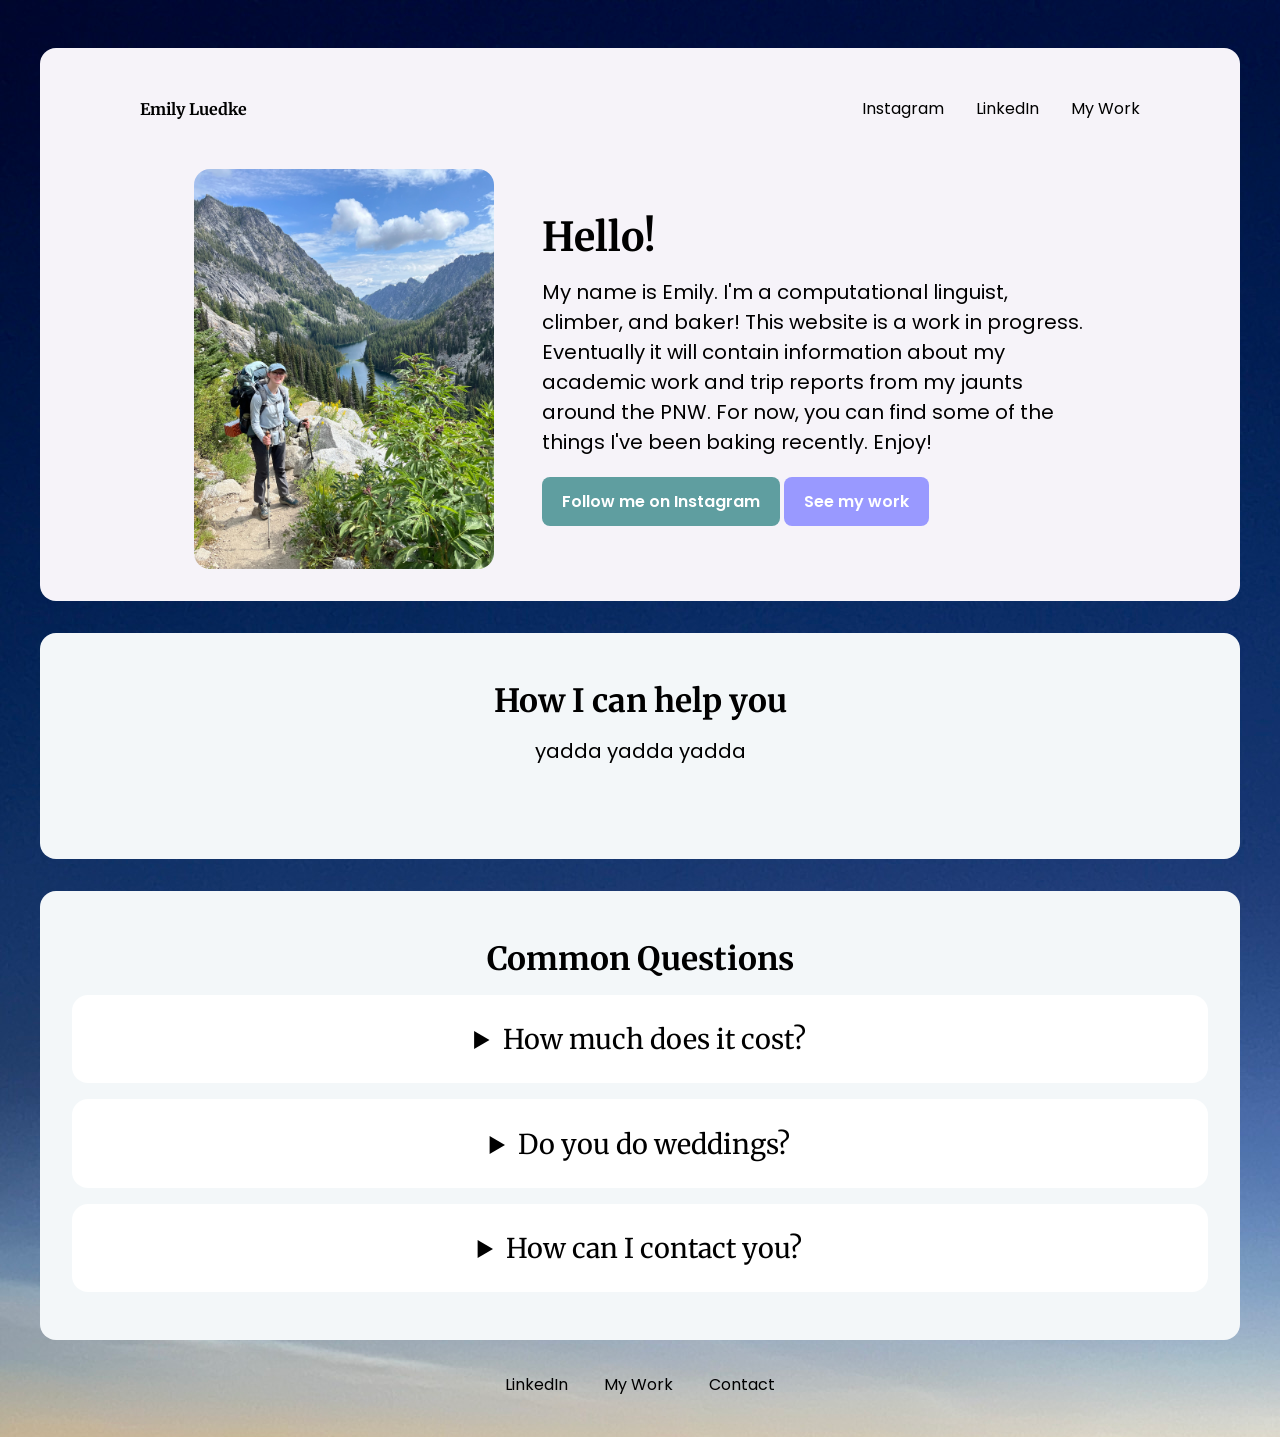
==== index.html @ c0945ab3 "initial commit" ====
<!DOCTYPE html>
<html lang="en">
<head>
    <meta charset="UTF-8">
    <meta name="viewport" content="width=device-width, initial-scale=1.0">
    <title>Emily Luedke</title>
    <link rel="stylesheet" href="style.css">
</head>
<body>
    <header>
        <nav>
            <ul>
                <li><a href="index.html">Emily Luedke</a></li>
                <li><a href="https://www.instagram.com/emilyluedke/">Instagram</a></li>
                <li><a href="https://www.linkedin.com/in/emily-luedke/">LinkedIn</a></li>
                <li><a href="bakes.html">My Work</a></li>
            </ul>
        </nav>
        <div class="flex-container">
            <img heigh="400px" width="300px" src="images/enchantments.JPG" alt="">
            <div class="text-container">
                <h1>Hello!</h1>
                <p>My name is Emily. I'm a computational linguist, climber, and baker! This website is a work in progress. Eventually it will contain information about my academic work and trip reports from my jaunts around the PNW. For now, you can find some of the things I've been baking recently. Enjoy!</p>
                <a href="https://www.instagram.com/emilyluedke/" class="cta-button">Follow me on Instagram</a>
                <a href="#my-work" class="cta-button secondary">See my work</a>
            </div>
        </div>
    </header>

    <section>
        <div class="flext-container">
            <div class="text-container">
                <h2>How I can help you</h2>
                <p>yadda yadda yadda</p>
            </div>
            <img width="350px" src="bakes/scones.jpg" alt="">
        </div>
    </section>
    <!--
    <section id="my-work">
        <h2>Some of my best pictures</h2>
        <div class="grid-container">
            <img style="grid-area: img-1" src="bakes/kanellbular.jpg" alt="">
            <img style="grid-area: img-2" src="bakes/blood-orange.jpg" alt="">
            <img style="grid-area: img-3" src="bakes/cherry-pie.jpg" alt="">
            <img style="grid-area: img-4" src="bakes/croisant.jpg" alt="">
            <img style="grid-area: img-5" src="bakes/sourdough.jpeg" alt="">
        </div>
        <a href="https://www.instagram.com/emilyluedke/" class="cta-button">More on my Insta</a>
    </section>
    //-->
    <section>
        <h2>Common Questions</h2>
        <details>
            <summary>How much does it cost?</summary>
            <p>bla bla bla</p>
        </details>
        <details>
            <summary>Do you do weddings?</summary>
            <p>bla bla bla</p>
        </details>
        <details>
            <summary>How can I contact you?</summary>
            <p>bla bla bla</p>
        </details>
    </section>

    <footer>
        <a href="https://www.linkedin.com/in/emily-luedke/">LinkedIn</a>
        <a href="#my-work">My Work</a>
        <a href="mailto:eel1945@gmail.com">Contact</a>
    </footer>
</body>
</html>
---- style.css ----
@import url('https://fonts.googleapis.com/css2?family=Cormorant+Garamond:ital,wght@0,300..700;1,300..700&display=swap');
@import url('https://fonts.googleapis.com/css2?family=Cormorant+Garamond:ital,wght@0,300..700;1,300..700&family=Poppins:ital,wght@0,100;0,200;0,300;0,400;0,500;0,600;0,700;0,800;0,900;1,100;1,200;1,300;1,400;1,500;1,600;1,700;1,800;1,900&display=swap');
@import url('https://fonts.googleapis.com/css2?family=Cormorant+Garamond:ital,wght@0,300..700;1,300..700&family=Merriweather:ital,opsz,wght@0,18..144,300..900;1,18..144,300..900&family=Poppins:ital,wght@0,100;0,200;0,300;0,400;0,500;0,600;0,700;0,800;0,900;1,100;1,200;1,300;1,400;1,500;1,600;1,700;1,800;1,900&display=swap');

:root {
    --base-color: #ffffff;
    --text-color: #000000;
    --primary-color: #5F9EA0;
    --secondary-color: #9999ff;
    --color-1: #F9F6F3;
    --color-2: #F3F7F9;
    --color-3: #F6F3F9;
}

* {
    margin: 0;
    padding: 0;
    box-sizing: border-box;
}

html {
    font-family: Poppins,'Segoe UI', Tahoma, Geneva, Verdana, sans-serif;
    color: var(--text-color);
}

body {
    padding: 1em;
    /*background-color: var(--base-color);*/
    background-image: url('images/baker.JPG');
    background-size: auto;
}

h1, h2, h3 {
    font-family: Merriweather, Poppins, 'Segoe UI', Tahoma, Geneva, Verdana, sans-serif;
}

nav {
    margin: 1em auto 3em auto;
    width: min(1000px, 100%);
}

nav ul {
    display: flex;
    align-items: center;
    list-style-type: none;
    gap: 2em;
}

nav li:first-child {
    margin-right: auto;
    font-family: Merriweather, Poppins;
    font-weight: bold;
}

nav a {
    text-decoration: none;
    color: var(--text-color);
}

nav a:hover {
    text-decoration: underline;
}

header, section {
    margin: 2em auto;
    width: min(75em, 100%);
    background-color: var(--color-3);
    padding: min(2em, 15%);
    border-radius: 1em;
}

.flex-container {
    display: flex;
    justify-content: center;
    align-items: center;
    flex-wrap: wrap;
    gap: 3em;
}

header img {
    max-width: 100%;
    border-radius: 1em;
    object-fit: cover;
    object-position: bottom;
}

.text-container {
    flex: 0 1 34em;
}

h1 {
    font-size: 2.5rem;
}

.text-container p {
    margin: .75em 0 1em 0;
    font-size: 1.25rem;
}

.cta-button {
    display: inline-block;
    text-decoration: none;
    color: white;
    background-color: var(--primary-color);
    padding: .75em 1.25em;
    border-radius: .5em;
    font-weight: 600;
}

.secondary {
    background-color: var(--secondary-color);
}

section {
    padding: 3em min(2em, 15%);
    background-color: var(--color-2);
    text-align: center;
}

h2 {
    font-size: 2rem;
}

section p {
    margin-top: 1em;
    font-size: 1.25rem;
}

section#my-work {
    background-color: var(--color-3);
}

.grid-container {
    margin-top: 3em;
    margin-bottom: 3em;
    display: grid;
    width: 100%;
    grid-template-columns: repeat(4, 1fr);
    grid-template-rows: 1fr 1fr;
    grid-template-areas: 
    "img-1 img-1 img-2 img-3"
    "img-1 img-1 img-4 img-5";
    gap: 1em;
}

.grid-container img {
    height: 100%;
    width: 100%;
    border-radius: .5em;
    transition: 100ms ease;
}

.grid-container img:hover {
    scale: 1.05;
}

details {
    margin-top: 1em;
    background-color: var(--base-color);
    border-radius: 1em;
}

details summary {
    padding: 1em;
    font-size: 1.7rem;
    font-family: Merriweather, Poppins, 'Segoe UI', Tahoma, Geneva, Verdana, sans-serif;
}

details p {
    padding: 0 2em 2em 2em;
}

footer {
    padding-bottom: 1.5em;
    text-align: center;
}

footer a {
    margin: 0 1em;
    text-decoration: none;
    color: var(--text-color);
}

footer a:hover {
    text-decoration: underline;
}

@media(max-width: 988px) {
    header {
        text-align: center;
    }

    header .text-container {
        padding-top: 0;
    }
}

@media(max-width: 640px) {
    nav li {
        display: none;
    }

    nav li:first-child, 
    nav li:last-child {
        display: block;
    }

    header {
        margin-top: 0;
    }

    .cta-button {
        margin-top: .5em;
        width: 100%;
    }

    .grid-container {
        display: flex;
        flex-direction: column;
    }

    .text-container p {
        font-size: 1rem;
    }

    h2 {
        font-size: 1.5rem;
    }
}
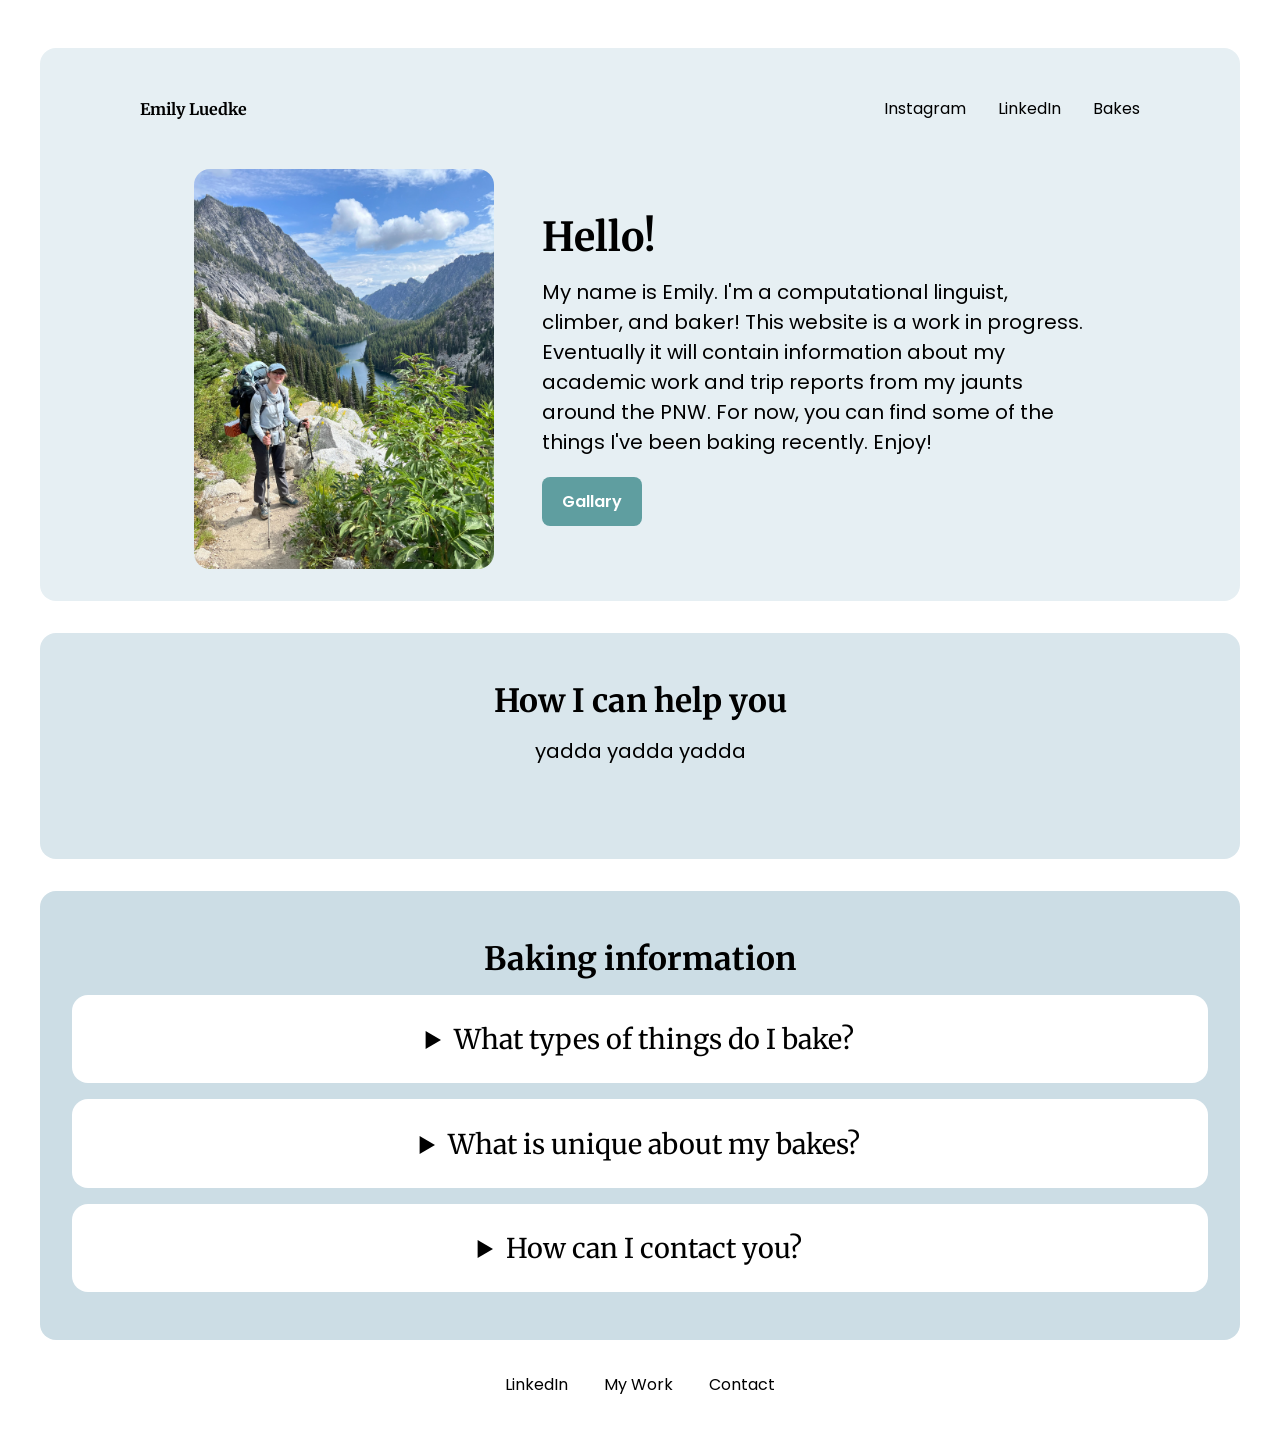
==== commit 6c9e9943: "updating color schemes and faq boxes" ====
--- a/index.html
+++ b/index.html
@@ -13,7 +13,7 @@
                 <li><a href="index.html">Emily Luedke</a></li>
                 <li><a href="https://www.instagram.com/emilyluedke/">Instagram</a></li>
                 <li><a href="https://www.linkedin.com/in/emily-luedke/">LinkedIn</a></li>
-                <li><a href="bakes.html">My Work</a></li>
+                <li><a href="bakes.html">Bakes</a></li>
             </ul>
         </nav>
         <div class="flex-container">
@@ -21,8 +21,8 @@
             <div class="text-container">
                 <h1>Hello!</h1>
                 <p>My name is Emily. I'm a computational linguist, climber, and baker! This website is a work in progress. Eventually it will contain information about my academic work and trip reports from my jaunts around the PNW. For now, you can find some of the things I've been baking recently. Enjoy!</p>
-                <a href="https://www.instagram.com/emilyluedke/" class="cta-button">Follow me on Instagram</a>
-                <a href="#my-work" class="cta-button secondary">See my work</a>
+                <!-- <a href="https://www.instagram.com/emilyluedke/" class="cta-button">Follow me on Instagram</a> -->
+                <a href="bakes.html" class="cta-button">Gallary</a>
             </div>
         </div>
     </header>
@@ -36,6 +36,7 @@
             <img width="350px" src="bakes/scones.jpg" alt="">
         </div>
     </section>
+
     <!--
     <section id="my-work">
         <h2>Some of my best pictures</h2>
@@ -49,15 +50,20 @@
         <a href="https://www.instagram.com/emilyluedke/" class="cta-button">More on my Insta</a>
     </section>
     //-->
-    <section>
-        <h2>Common Questions</h2>
+
+    <section id="faq">
+        <h2>Baking information</h2>
         <details>
-            <summary>How much does it cost?</summary>
-            <p>bla bla bla</p>
+            <summary>What types of things do I bake?</summary>
+            <p>My favorite thing to bake is any kind of yeasted pastry. 
+                Kanelbullar is probably top of the list, but I like to 
+                do cinnamon and other rolls as well. I also really like
+                working with sourdough to make loafs and bales. Cakes are
+            fun to decorate when there is an occasion.</p>
         </details>
         <details>
-            <summary>Do you do weddings?</summary>
-            <p>bla bla bla</p>
+            <summary>What is unique about my bakes?</summary>
+            <p>Everything I bake is vegan and made in my janky microwave oven!</p>
         </details>
         <details>
             <summary>How can I contact you?</summary>
--- a/style.css
+++ b/style.css
@@ -8,8 +8,9 @@
     --primary-color: #5F9EA0;
     --secondary-color: #9999ff;
     --color-1: #F9F6F3;
-    --color-2: #F3F7F9;
-    --color-3: #F6F3F9;
+    --color-2: #d9e6ec;
+    --color-3: #e6eff3;
+    --color-4: #ccdde5;
 }
 
 * {
@@ -25,8 +26,8 @@
 
 body {
     padding: 1em;
-    /*background-color: var(--base-color);*/
-    background-image: url('images/baker.JPG');
+    background-color: var(--base-color);*/
+    /*background-image: url('images/baker.JPG');*/
     background-size: auto;
 }
 
@@ -128,6 +129,10 @@
 
 section#my-work {
     background-color: var(--color-3);
+}
+
+section#faq {
+    background-color: var(--color-4);
 }
 
 .grid-container {
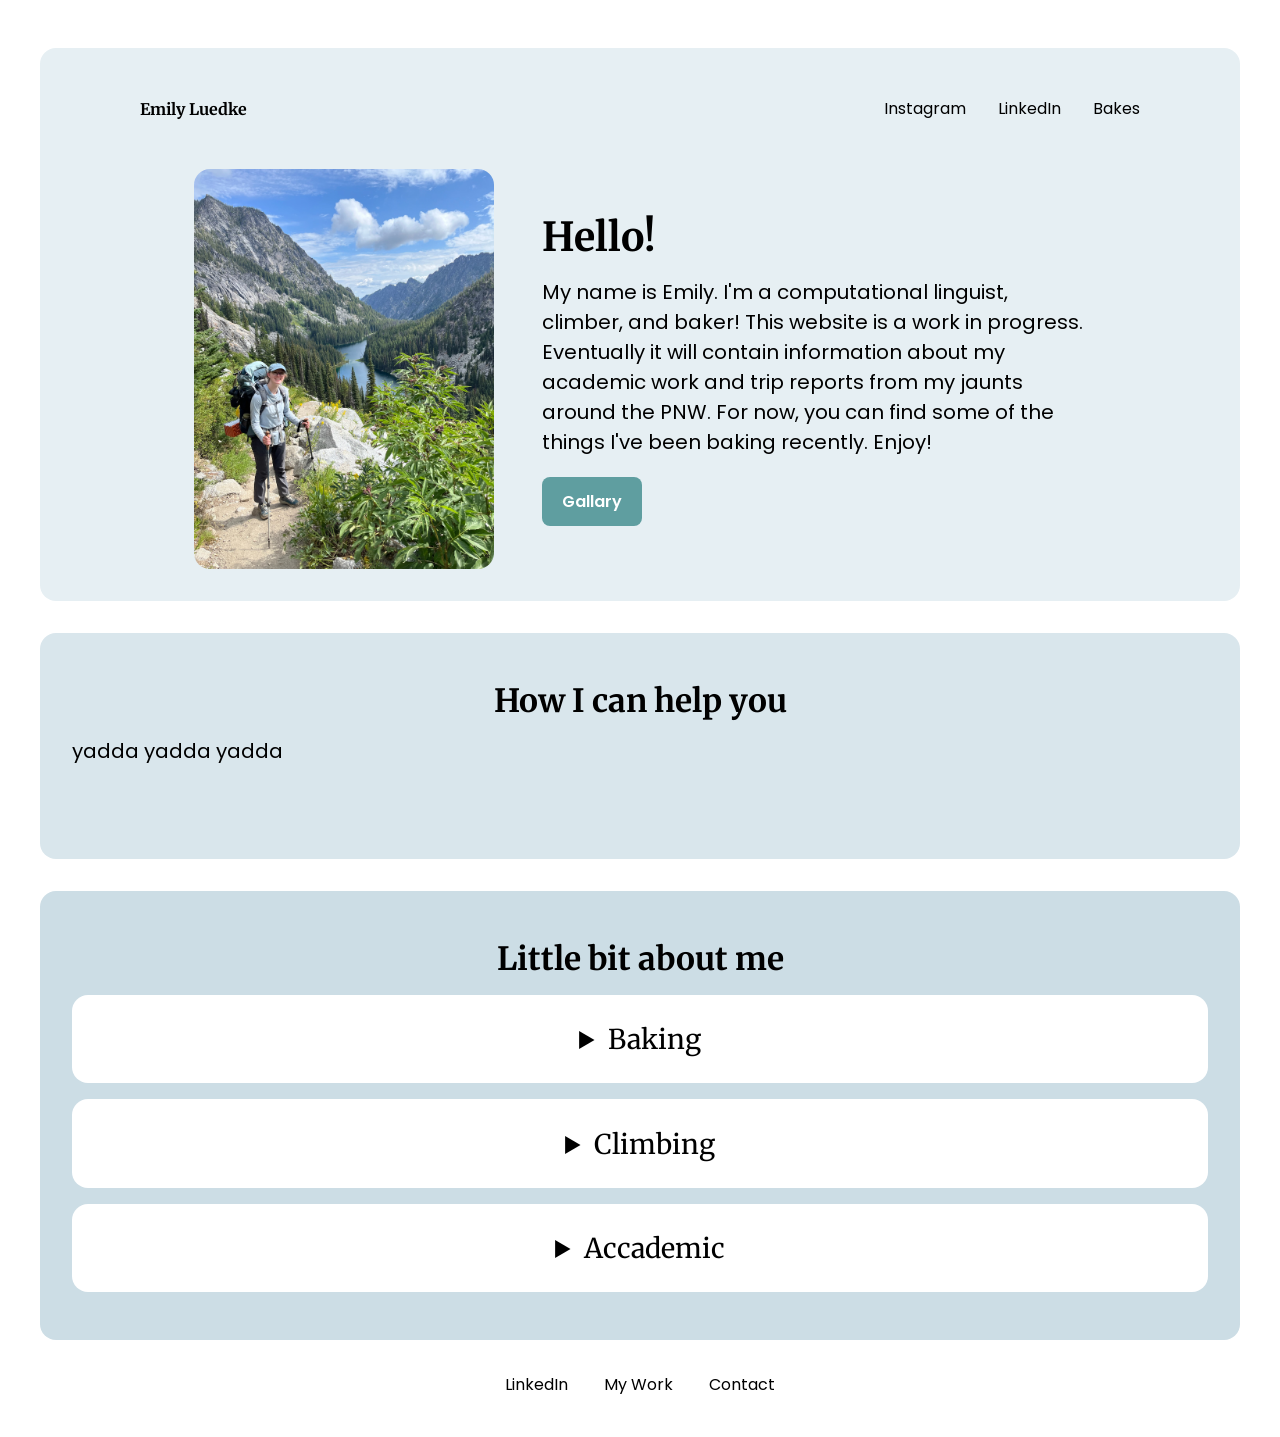
==== commit 79e27918: "filling in about me sections" ====
--- a/index.html
+++ b/index.html
@@ -52,22 +52,56 @@
     //-->
 
     <section id="faq">
-        <h2>Baking information</h2>
+        <h2>Little bit about me</h2>
         <details>
-            <summary>What types of things do I bake?</summary>
+            <summary>Baking</summary>
             <p>My favorite thing to bake is any kind of yeasted pastry. 
                 Kanelbullar is probably top of the list, but I like to 
                 do cinnamon and other rolls as well. I also really like
                 working with sourdough to make loafs and bales. Cakes are
-            fun to decorate when there is an occasion.</p>
+            fun to decorate when there is an occasion. Everything I bake is vegan!</p>
         </details>
         <details>
-            <summary>What is unique about my bakes?</summary>
-            <p>Everything I bake is vegan and made in my janky microwave oven!</p>
+            <summary>Climbing</summary>
+            <p>Pretty much every dry (and even sometimes wet) weekend, 
+                you can find me outside climbing in the PNW. I tend to 
+                venture a little further from the exits, and prefer 
+                multipitch and alpine climbing. This spring, I started learning 
+                how to trad climb, and this has opened up so many posibilities!
+                So far, my favorite climbs around here have been: <br>
+                - Absolute Serentity Now (5.7, 14 pitches)<br>
+                - Liberty Bell (Beckey Route) (5.6, 4 pitches)<br>
+                - Prusik Peak (West Ridge) (5.7, 4 pitches) (did I actually enjoy this one?)<br>
+                - The Edge of Time Arete (5.9, 7 pitches)<br>
+                - Spirit of Squamish (5.8, 8 pitches) 
+                <br><br>
+                Some things I desperately want to climb in the future: <br>
+                - Ragged Edge (5.7, 9 pitches)<br>
+                - Mile High Club (5.10a, 7 pitches)</p>
         </details>
         <details>
-            <summary>How can I contact you?</summary>
-            <p>bla bla bla</p>
+            <summary>Accademic</summary>
+            <p>I recently graduated with my master's in computational linguistics from the 
+                University of Washington. For my Master's thesis, I contributed a library
+                to the LinGO Grammar Matrix customization system for modeling noun incorporation (NI)
+                cross-linguistically. I surveyed the literature on NI and developed an analysis
+                couched in the syntactic framework of Head-Driven Phrase Structure Grammar (HPSG) 
+                and the semantic framework of Minimal Recursion Semantics (MRS). I then designed 
+                a web-facing, interactive questionarie to ellicit informaiton from a user about a 
+                given langauge. Their responses are fed into the backend Python code I wrote to 
+                output an implemented grammar fragment with NI rules customized to the facts of 
+                the language. <br> <br>
+                
+                Before attending grad school, I taught 6th and 7th grade linguistics and 8th Spanish 
+                at BASIS Pflugerville for one school year. I loved teaching, and would like to return
+                to it again in the future. <br> <br>
+
+                Prior to teaching, I attended the University of Texas where I studied linguistics, 
+                Arabic, and Spanish. For three years, I worked as a research assistant on an 
+                endangered language documentation project for Nadëb (Brazil). I examined the distribution
+                and function of various morphemes, and investigated the morpho-syntactic alignment
+                system of the language. 
+            </p>
         </details>
     </section>
 
--- a/style.css
+++ b/style.css
@@ -26,7 +26,7 @@
 
 body {
     padding: 1em;
-    background-color: var(--base-color);*/
+    background-color: var(--base-color);
     /*background-image: url('images/baker.JPG');*/
     background-size: auto;
 }
@@ -116,6 +116,10 @@
     padding: 3em min(2em, 15%);
     background-color: var(--color-2);
     text-align: center;
+}
+
+section p {
+    text-align: left;
 }
 
 h2 {
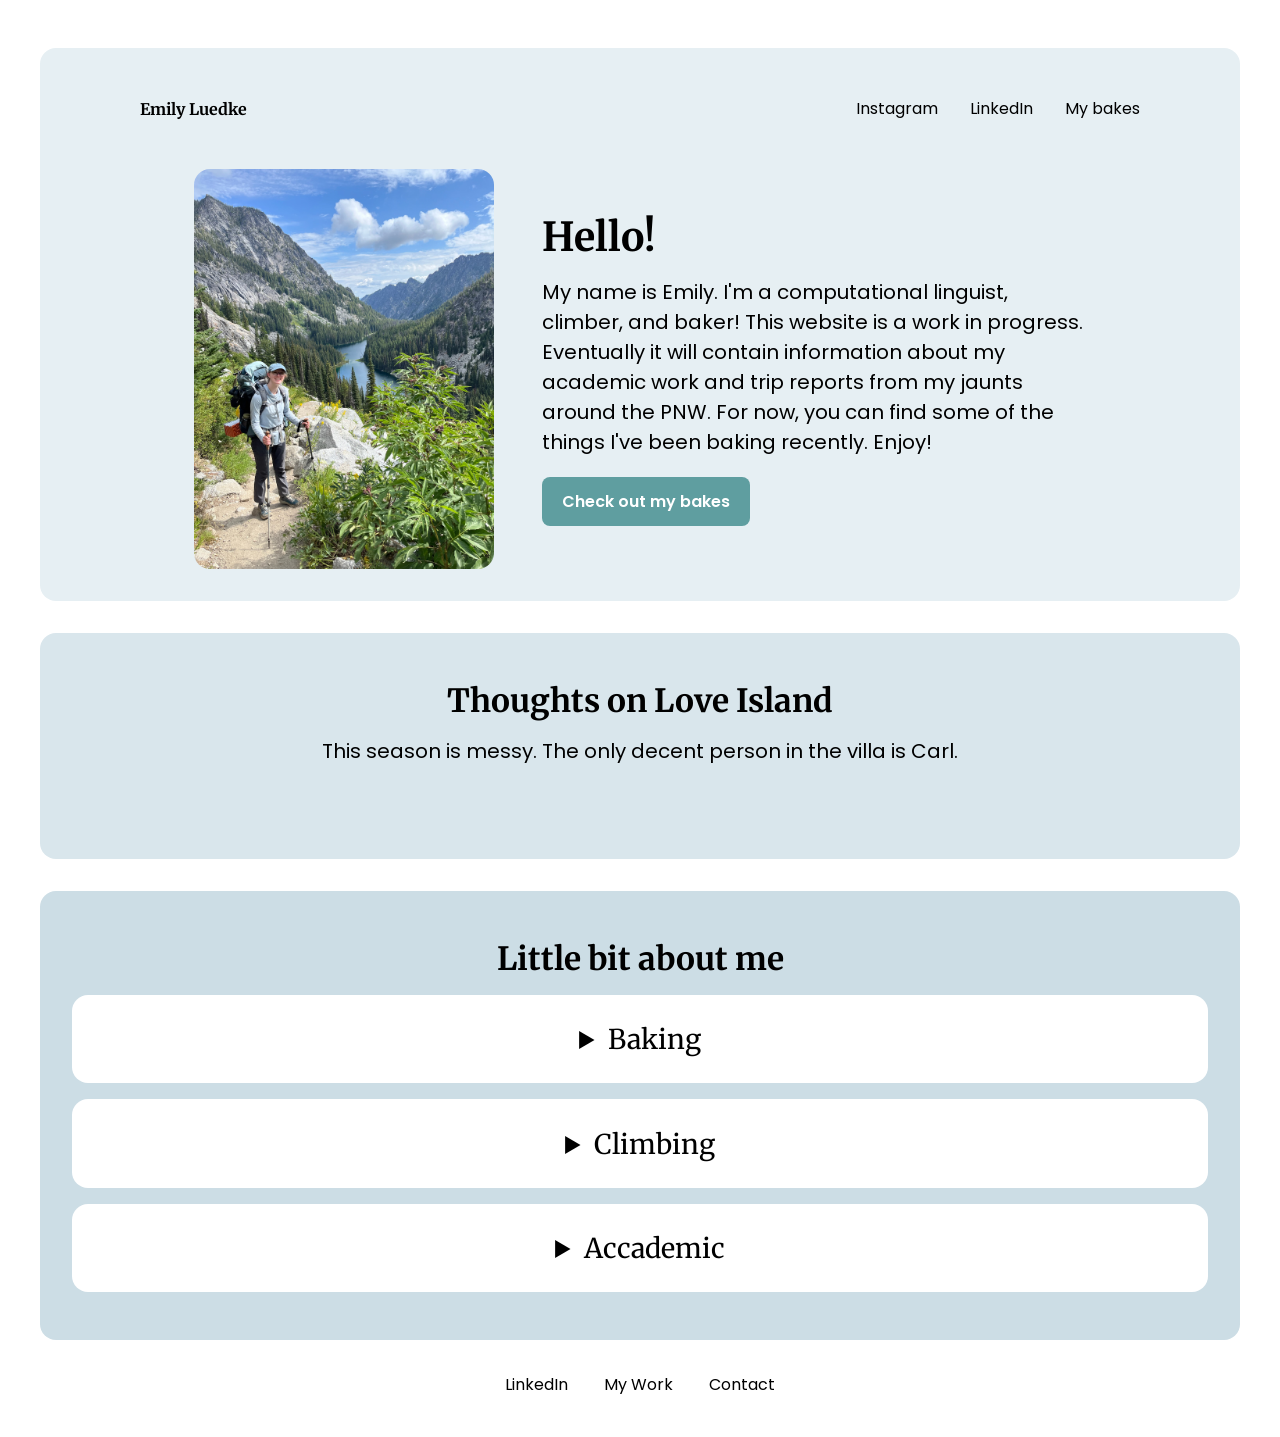
==== commit b59fe8ab: "found something temp for the middle section" ====
--- a/index.html
+++ b/index.html
@@ -13,7 +13,7 @@
                 <li><a href="index.html">Emily Luedke</a></li>
                 <li><a href="https://www.instagram.com/emilyluedke/">Instagram</a></li>
                 <li><a href="https://www.linkedin.com/in/emily-luedke/">LinkedIn</a></li>
-                <li><a href="bakes.html">Bakes</a></li>
+                <li><a href="bakes.html">My bakes</a></li>
             </ul>
         </nav>
         <div class="flex-container">
@@ -22,7 +22,7 @@
                 <h1>Hello!</h1>
                 <p>My name is Emily. I'm a computational linguist, climber, and baker! This website is a work in progress. Eventually it will contain information about my academic work and trip reports from my jaunts around the PNW. For now, you can find some of the things I've been baking recently. Enjoy!</p>
                 <!-- <a href="https://www.instagram.com/emilyluedke/" class="cta-button">Follow me on Instagram</a> -->
-                <a href="bakes.html" class="cta-button">Gallary</a>
+                <a href="bakes.html" class="cta-button">Check out my bakes</a>
             </div>
         </div>
     </header>
@@ -30,8 +30,8 @@
     <section>
         <div class="flext-container">
             <div class="text-container">
-                <h2>How I can help you</h2>
-                <p>yadda yadda yadda</p>
+                <h2>Thoughts on Love Island</h2>
+                <p style="text-align: center;">This season is messy. The only decent person in the villa is Carl. </p>
             </div>
             <img width="350px" src="bakes/scones.jpg" alt="">
         </div>
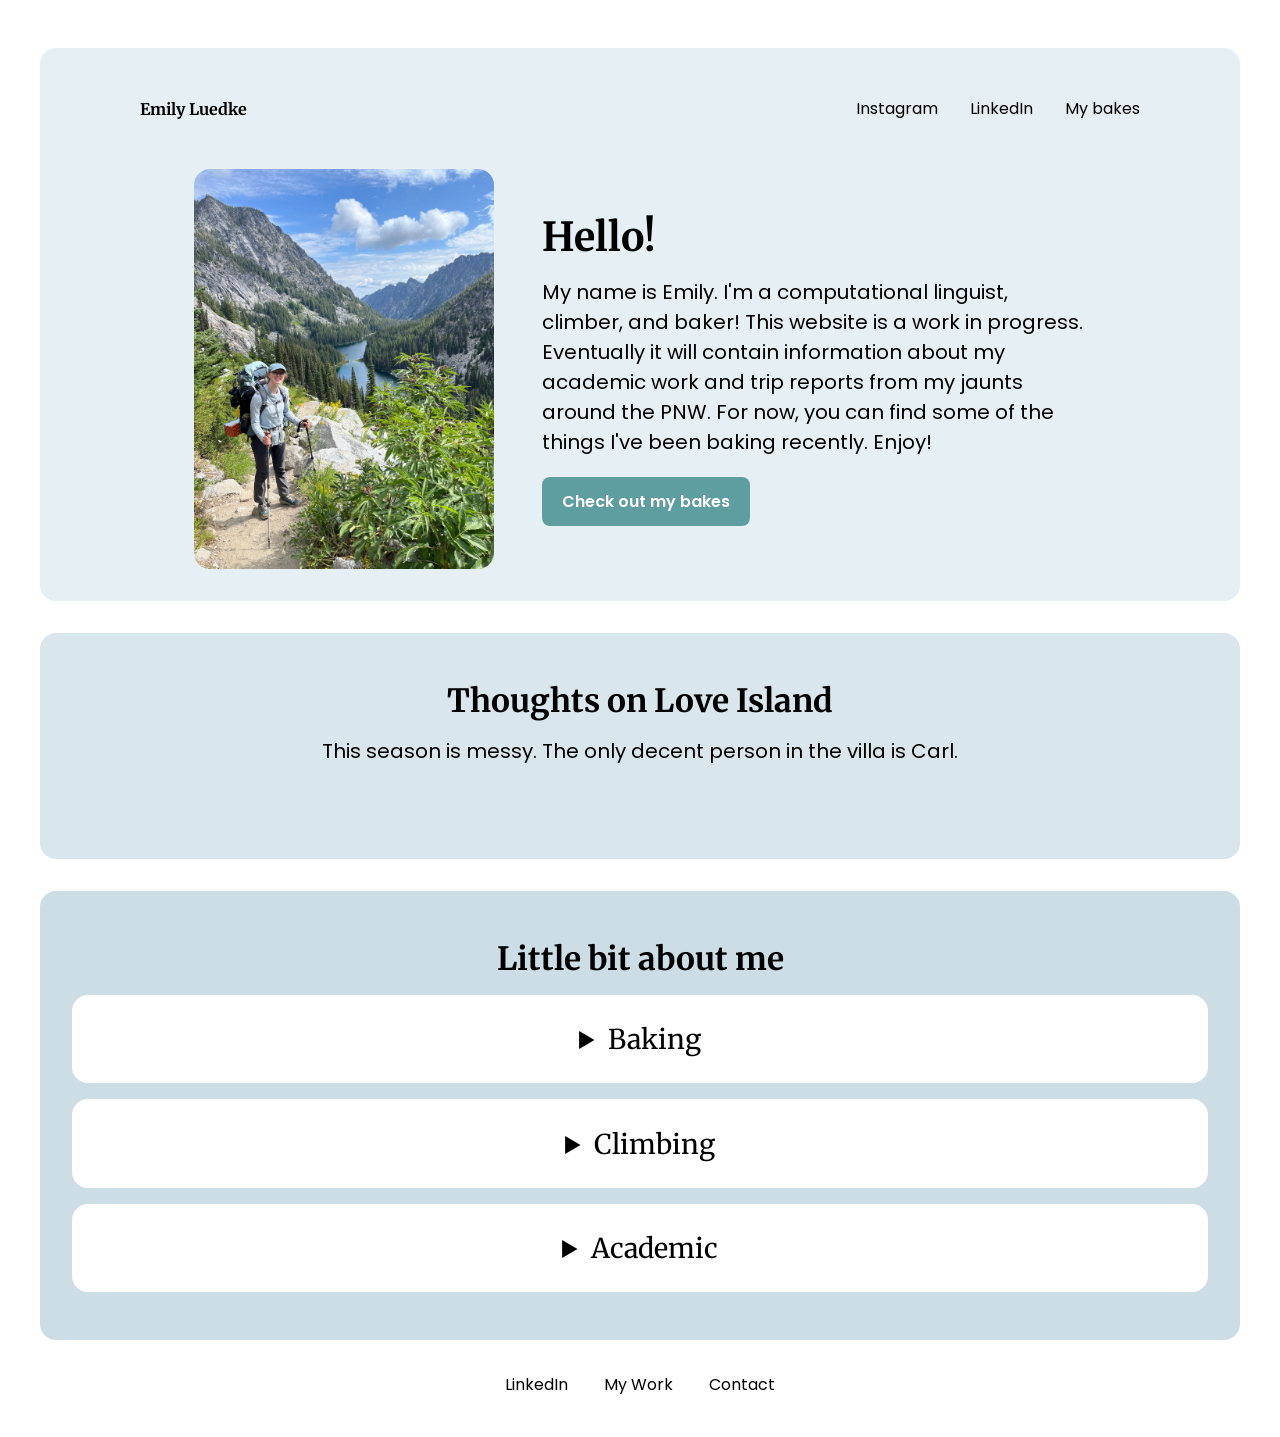
==== commit 173a998b: "typo fix" ====
--- a/index.html
+++ b/index.html
@@ -80,7 +80,7 @@
                 - Mile High Club (5.10a, 7 pitches)</p>
         </details>
         <details>
-            <summary>Accademic</summary>
+            <summary>Academic</summary>
             <p>I recently graduated with my master's in computational linguistics from the 
                 University of Washington. For my Master's thesis, I contributed a library
                 to the LinGO Grammar Matrix customization system for modeling noun incorporation (NI)
